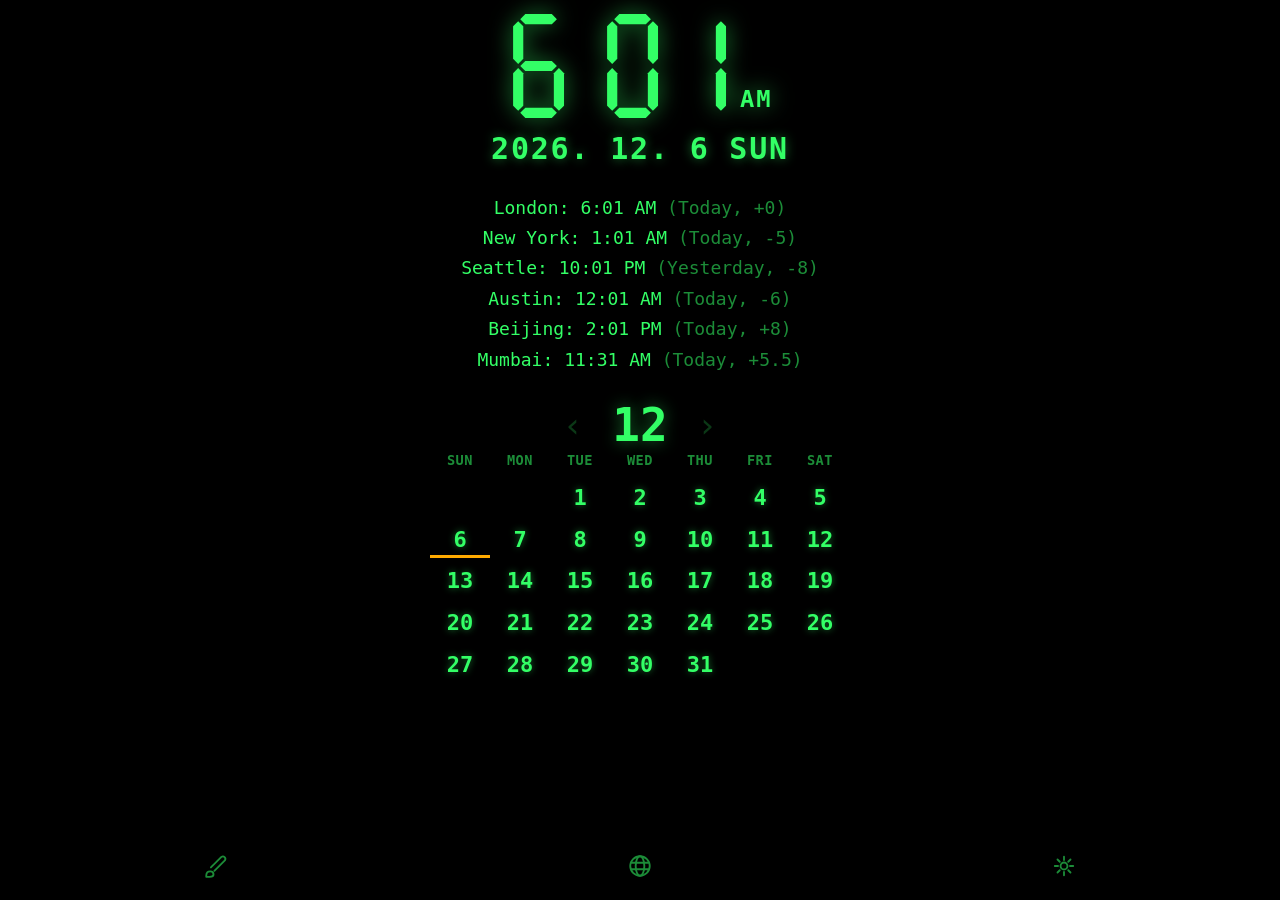
==== clock/index.html @ 2fc2fadb "Add LED clock PWA Digital clock, world clocks and month calendar on one screen. Vanilla JS, no build" ====
<!doctype html>
<html lang="en" data-theme="green">
<head>
<meta charset="utf-8">
<meta name="viewport" content="width=device-width, initial-scale=1, viewport-fit=cover">
<title>LED Clock</title>
<meta name="description" content="Digital clock, world clocks and calendar on one screen.">
<meta name="theme-color" content="#000000">
<link rel="manifest" href="manifest.json">
<link rel="icon" href="icons/icon-192.png">
<link rel="apple-touch-icon" href="icons/apple-touch-icon.png">
<meta name="apple-mobile-web-app-capable" content="yes">
<meta name="mobile-web-app-capable" content="yes">
<meta name="apple-mobile-web-app-status-bar-style" content="black-translucent">
<link rel="stylesheet" href="styles.css">
</head>
<body>

<main id="app">

  <section class="clock">
    <div id="time" class="time" aria-hidden="true"></div>
    <p id="srTime" class="sr-only"></p>
    <div id="dateline" class="dateline"></div>
  </section>

  <section id="world" class="world" aria-label="World clocks"></section>

  <section class="cal">
    <div class="calhead">
      <button id="prevMonth" class="navbtn" aria-label="Previous month">&lsaquo;</button>
      <button id="monthNum" class="monthnum" aria-label="Back to this month"></button>
      <button id="nextMonth" class="navbtn" aria-label="Next month">&rsaquo;</button>
    </div>
    <div id="grid" class="grid"></div>
  </section>

</main>

<nav class="tabbar" aria-label="Settings">
  <button id="btnTheme" aria-label="Colour theme">
    <svg viewBox="0 0 24 24" aria-hidden="true">
      <path d="M3 21c0-2.5 1.6-4 3.7-4 1.8 0 3 1.1 3 2.8C9.7 21.4 8 22 6.2 22H3v-1z"/>
      <path d="M10.5 16.5 20.2 6.8a2.3 2.3 0 0 0-3.2-3.2L7.3 13.3"/>
    </svg>
  </button>
  <button id="btnCities" aria-label="Cities">
    <svg viewBox="0 0 24 24" aria-hidden="true">
      <circle cx="12" cy="12" r="9"/>
      <ellipse cx="12" cy="12" rx="4" ry="9"/>
      <path d="M3.5 9h17M3.5 15h17"/>
    </svg>
  </button>
  <button id="btnSettings" aria-label="Settings">
    <svg viewBox="0 0 24 24" aria-hidden="true">
      <circle cx="12" cy="12" r="3.2"/>
      <path d="M12 3.5v3M12 17.5v3M3.5 12h3M17.5 12h3M6 6l2.1 2.1M15.9 15.9 18 18M18 6l-2.1 2.1M8.1 15.9 6 18"/>
    </svg>
  </button>
</nav>

<div id="scrim" class="scrim" hidden></div>
<div id="sheet" class="sheet" role="dialog" aria-modal="true" aria-labelledby="sheetTitle" hidden>
  <header class="sheethead">
    <h2 id="sheetTitle"></h2>
    <button id="sheetClose" aria-label="Close">&times;</button>
  </header>
  <div id="sheetBody" class="sheetbody"></div>
</div>

<noscript><p class="noscript">This clock needs JavaScript.</p></noscript>

<script src="app.js"></script>
</body>
</html>
---- clock/styles.css ----
/* LED Clock — all styling lives here; no external fonts or assets. */

:root {
  --bg: #000;
  --fg: #33ff66;
  --accent: #ffaa00;
  --dim: color-mix(in srgb, var(--fg) 55%, #000);
  --faint: color-mix(in srgb, var(--fg) 22%, #000);
  --glow: 0 0 0.35em color-mix(in srgb, var(--fg) 45%, transparent);
  --mono: ui-monospace, "SF Mono", "Cascadia Mono", Menlo, Consolas,
          "DejaVu Sans Mono", monospace;
  --pad: clamp(12px, 4vw, 20px);
}

html[data-theme="green"]  { --fg: #33ff66; --accent: #ffaa00; }
html[data-theme="amber"]  { --fg: #ffb524; --accent: #66ddff; }
html[data-theme="red"]    { --fg: #ff4444; --accent: #ffcc33; }
html[data-theme="cyan"]   { --fg: #33e5ff; --accent: #ff8844; }
html[data-theme="violet"] { --fg: #b98cff; --accent: #ffd24a; }
html[data-theme="white"]  { --fg: #e8e8e8; --accent: #ffaa00; }

* { box-sizing: border-box; }

/* .sheet sets display:flex, which would otherwise beat the UA [hidden] rule */
[hidden] { display: none !important; }

html, body {
  margin: 0;
  background: var(--bg);
  color: var(--fg);
  font-family: var(--mono);
  -webkit-text-size-adjust: 100%;
  overscroll-behavior: none;
}

body {
  min-height: 100svh;
  display: flex;
  flex-direction: column;
  align-items: center;
  /* keep content clear of the fixed tab bar */
  padding-bottom: calc(64px + env(safe-area-inset-bottom));
}

#app {
  width: 100%;
  max-width: 460px;
  padding: calc(env(safe-area-inset-top) + 12px) var(--pad) 8px;
}

.sr-only {
  position: absolute; width: 1px; height: 1px;
  margin: -1px; padding: 0; overflow: hidden;
  clip: rect(0 0 0 0); white-space: nowrap; border: 0;
}

/* ---------- clock ---------- */

.clock { text-align: center; }

.time {
  display: flex;
  align-items: flex-end;
  justify-content: center;
  gap: 0.06em;
  font-size: clamp(58px, 21vw, 108px);   /* drives the SVG digit height */
  line-height: 1;
  filter: drop-shadow(0 0 0.10em color-mix(in srgb, var(--fg) 55%, transparent));
}

.time svg { height: 1em; width: auto; display: block; }
.time .on  { fill: var(--fg); }
.time .off { fill: var(--fg); opacity: 0; transition: opacity .12s linear; }
html[data-ghost="on"] .time .off { opacity: 0.07; }
.time .colon.hide { opacity: 0; }
.time .colon { transition: opacity .15s linear; }

.time .mer {
  font-size: 0.22em;
  font-weight: 700;
  letter-spacing: 0.08em;
  padding: 0 0 0.35em 0.12em;
}

.dateline {
  margin-top: 0.35em;
  font-size: clamp(19px, 6.6vw, 30px);
  font-weight: 700;
  letter-spacing: 0.06em;
  text-shadow: var(--glow);
}

/* ---------- world clocks ---------- */

.world {
  margin: clamp(18px, 5vw, 30px) 0;
  display: grid;
  gap: 0.34em;
  font-size: clamp(14px, 4.3vw, 18px);
  text-align: center;
  line-height: 1.35;
}

.world .row { text-wrap: balance; }
.world .meta { color: var(--dim); }
.world .empty { color: var(--dim); font-size: 0.92em; }

/* ---------- calendar ---------- */

.calhead {
  display: flex;
  align-items: center;
  justify-content: center;
  gap: 0.5em;
  margin-bottom: 0.25em;
}

.monthnum {
  background: none; border: 0; color: var(--fg);
  font-family: var(--mono);
  font-size: clamp(30px, 10vw, 46px);
  font-weight: 700;
  line-height: 1;
  padding: 0 .2em;
  text-shadow: var(--glow);
  cursor: pointer;
}

.navbtn {
  background: none; border: 0; color: var(--faint);
  font-family: var(--mono);
  font-size: clamp(24px, 8vw, 34px);
  line-height: 1;
  padding: .1em .35em;
  cursor: pointer;
}
.navbtn:hover, .navbtn:focus-visible { color: var(--fg); }

.grid {
  display: grid;
  grid-template-columns: repeat(7, 1fr);
  gap: clamp(2px, 1.2vw, 6px) 0;
  text-align: center;
  font-size: clamp(15px, 5.2vw, 22px);
  font-weight: 700;
}

.grid .wd {
  font-size: 0.62em;
  letter-spacing: 0.04em;
  color: var(--dim);
  padding-bottom: 0.5em;
}

.grid .day {
  padding: 0.18em 0;
  border-bottom: 3px solid transparent;
  text-shadow: var(--glow);
}

.grid .day.other { color: var(--faint); text-shadow: none; }
.grid .day.today { border-bottom-color: var(--accent); }

/* ---------- tab bar ---------- */

.tabbar {
  position: fixed;
  left: 0; right: 0; bottom: 0;
  display: flex;
  justify-content: space-around;
  align-items: center;
  gap: 8px;
  padding: 10px 8px calc(10px + env(safe-area-inset-bottom));
  background: linear-gradient(to top, var(--bg) 72%, transparent);
}

.tabbar button {
  background: none; border: 0; padding: 8px 20px;
  color: var(--dim); cursor: pointer; border-radius: 10px;
}
.tabbar button:hover, .tabbar button:focus-visible { color: var(--fg); }
.tabbar svg {
  width: 26px; height: 26px;
  fill: none; stroke: currentColor;
  stroke-width: 1.7; stroke-linecap: round; stroke-linejoin: round;
}

/* ---------- sheet ---------- */

.scrim {
  position: fixed; inset: 0;
  background: rgba(0, 0, 0, .68);
  backdrop-filter: blur(2px);
  z-index: 10;
}

.sheet {
  position: fixed;
  left: 50%; bottom: 0;
  transform: translateX(-50%);
  width: min(100%, 460px);
  max-height: 82svh;
  display: flex; flex-direction: column;
  background: #060606;
  border: 1px solid var(--faint);
  border-bottom: 0;
  border-radius: 16px 16px 0 0;
  z-index: 11;
}

.sheethead {
  display: flex; align-items: center; justify-content: space-between;
  padding: 14px 16px 10px;
  border-bottom: 1px solid var(--faint);
}
.sheethead h2 {
  margin: 0; font-size: 15px; font-weight: 700;
  letter-spacing: .1em; text-transform: uppercase;
}
.sheethead button {
  background: none; border: 0; color: var(--dim);
  font-size: 26px; line-height: 1; padding: 0 6px; cursor: pointer;
}

.sheetbody {
  overflow-y: auto;
  padding: 12px 16px calc(20px + env(safe-area-inset-bottom));
  font-size: 15px;
}

.sheetbody .hint { color: var(--dim); font-size: 13px; margin: 2px 0 14px; }

.opt {
  display: flex; align-items: center; justify-content: space-between;
  gap: 12px; padding: 11px 0;
  border-bottom: 1px solid color-mix(in srgb, var(--fg) 12%, #000);
}
.opt:last-child { border-bottom: 0; }
.opt label { cursor: pointer; }

.seg {
  display: inline-flex; border: 1px solid var(--faint); border-radius: 8px;
  overflow: hidden;
}
.seg button {
  background: none; border: 0; color: var(--dim);
  font-family: var(--mono); font-size: 13px;
  padding: 7px 12px; cursor: pointer;
}
.seg button[aria-pressed="true"] { background: var(--fg); color: #000; }

.swatches { display: flex; flex-wrap: wrap; gap: 12px; }
.swatch {
  width: 46px; height: 46px; border-radius: 50%;
  border: 2px solid transparent; cursor: pointer;
  background: #000;
  display: grid; place-items: center;
}
.swatch i { width: 24px; height: 24px; border-radius: 50%; display: block; }
.swatch[aria-pressed="true"] { border-color: var(--fg); }

.citylist { list-style: none; margin: 0 0 16px; padding: 0; }
.cityrow {
  display: flex; align-items: center; gap: 8px;
  padding: 8px 0;
  border-bottom: 1px solid color-mix(in srgb, var(--fg) 12%, #000);
}
.cityrow input {
  flex: 1 1 auto; min-width: 0;
  background: #000; color: var(--fg);
  border: 1px solid var(--faint); border-radius: 6px;
  font-family: var(--mono); font-size: 14px; padding: 7px 8px;
}
.cityrow .tz { color: var(--dim); font-size: 11px; }
.cityrow button, .addbtn {
  background: none; border: 1px solid var(--faint); border-radius: 6px;
  color: var(--dim); font-family: var(--mono); font-size: 14px;
  padding: 6px 9px; cursor: pointer; flex: 0 0 auto;
}
.cityrow button:hover, .addbtn:hover { color: var(--fg); border-color: var(--fg); }

.search {
  width: 100%; background: #000; color: var(--fg);
  border: 1px solid var(--faint); border-radius: 8px;
  font-family: var(--mono); font-size: 15px; padding: 10px;
  margin-bottom: 10px;
}
.results { list-style: none; margin: 0; padding: 0; max-height: 34svh; overflow-y: auto; }
.results li { border-bottom: 1px solid color-mix(in srgb, var(--fg) 12%, #000); }
.results button {
  width: 100%; text-align: left; background: none; border: 0;
  color: var(--fg); font-family: var(--mono); font-size: 14px;
  padding: 10px 4px; cursor: pointer;
}
.results .zone { color: var(--dim); font-size: 11px; display: block; }

.noscript { padding: 24px; text-align: center; }

@media (prefers-reduced-motion: reduce) {
  * { transition: none !important; }
}
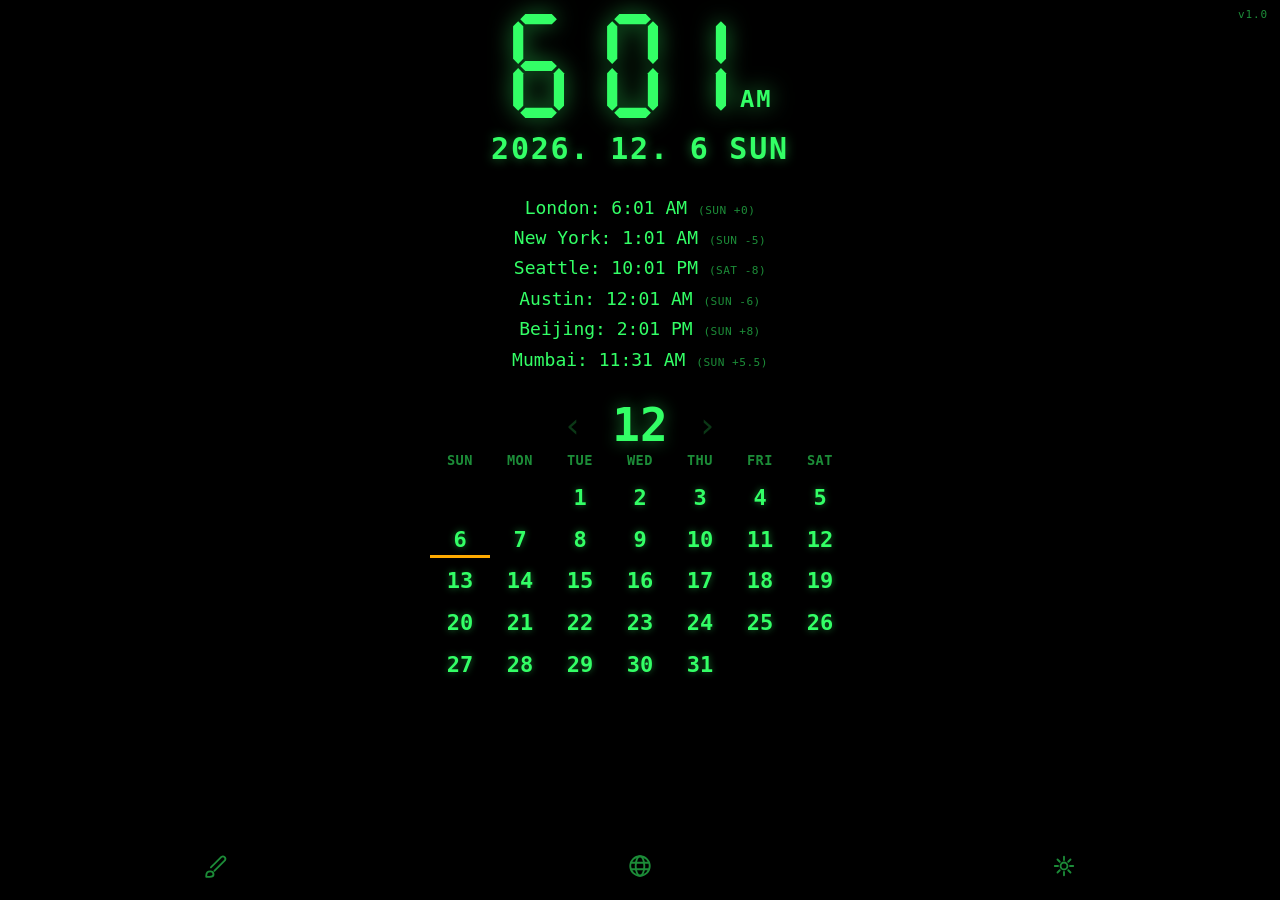
==== commit 309e7782: "Show weekday instead of Today/Tomorrow, add version badge World clock rows wrapped on narrow screens" ====
--- a/clock/index.html
+++ b/clock/index.html
@@ -15,6 +15,8 @@
 <link rel="stylesheet" href="styles.css">
 </head>
 <body>
+
+<div id="version" class="version" aria-label="App version"></div>
 
 <main id="app">
 
--- a/clock/styles.css
+++ b/clock/styles.css
@@ -102,8 +102,24 @@
 }
 
 .world .row { text-wrap: balance; }
-.world .meta { color: var(--dim); }
+/* same treatment as the calendar's weekday headers */
+.world .meta {
+  color: var(--dim);
+  font-size: 0.62em;
+  letter-spacing: 0.04em;
+}
 .world .empty { color: var(--dim); font-size: 0.92em; }
+
+.version {
+  position: fixed;
+  top: calc(env(safe-area-inset-top) + 8px);
+  right: calc(env(safe-area-inset-right) + 12px);
+  font-size: 11px;
+  letter-spacing: 0.08em;
+  color: var(--dim);
+  z-index: 5;
+  pointer-events: none;
+}
 
 /* ---------- calendar ---------- */
 
